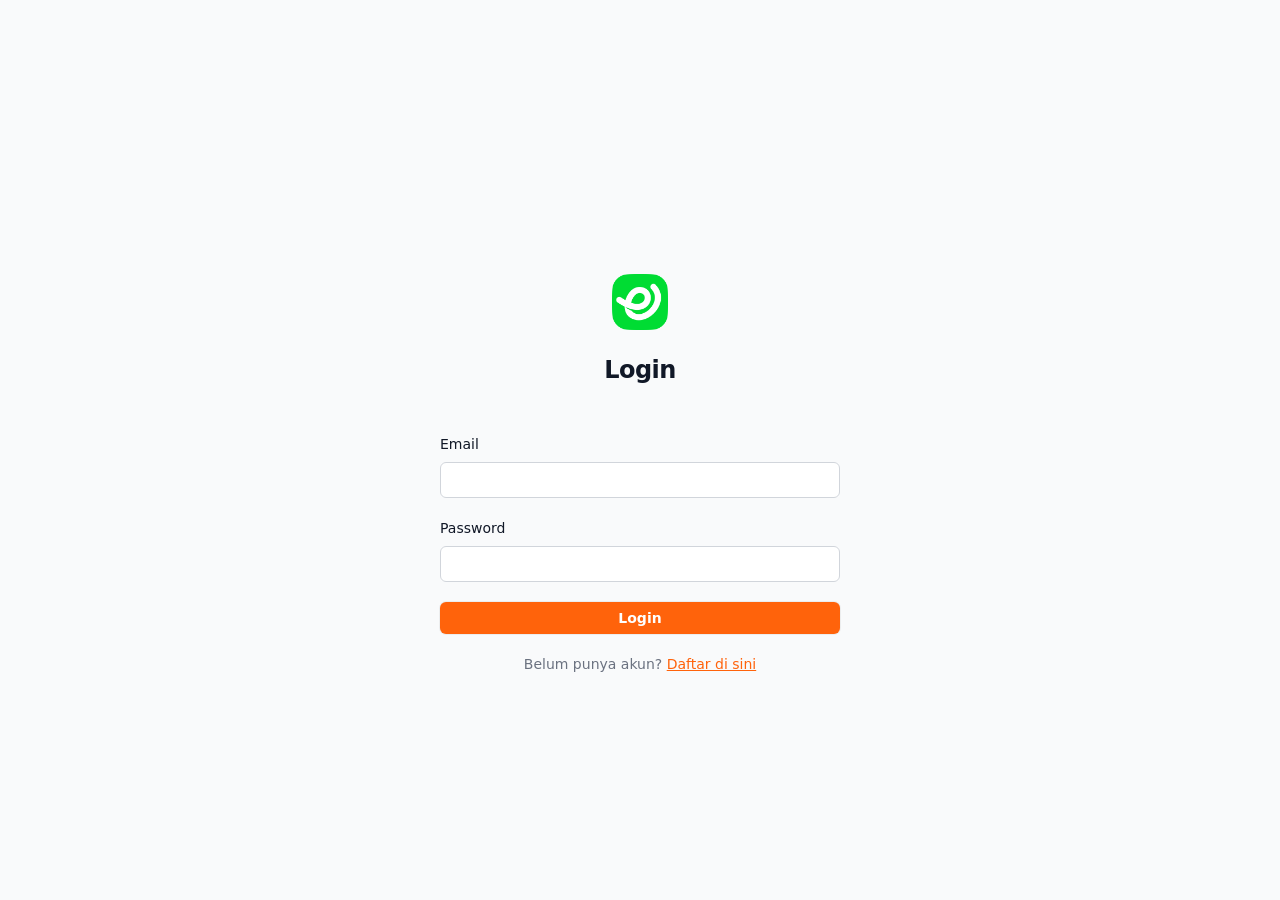
==== login.html @ bc03d98f "first commit" ====
<!DOCTYPE html>
<html lang="en">
  <head>
    <meta charset="UTF-8" />
    <meta name="viewport" content="width=device-width, initial-scale=1.0" />
    <title>Aplikasi Otentikasi</title>
    <link rel="stylesheet" href="./login/css/style.css" />
    <link rel="shortcut icon" href="./assets/favicon.png" type="image/x-icon" />
  </head>
  <body>
    <div id="app">
      <div id="login-page" class="container">
        <header class="form-header">
          <img src="./assets/favicon.png" alt="logo" class="logo" />
          <h1>Login</h1>
        </header>
        <form id="login-form">
          <div class="form-group">
            <label for="login-email">Email</label>
            <input
              type="email"
              id="login-email"
              autocomplete="off"
              spellcheck="false"
              required
            />
            <div id="login-email-error" class="error"></div>
          </div>
          <div class="form-group">
            <label for="login-password">Password</label>
            <input
              type="password"
              id="login-password"
              autocomplete="off"
              spellcheck="false"
              required
            />
            <div id="login-password-error" class="error"></div>
          </div>
          <button type="submit" class="btn btn-primary">Login</button>
        </form>
        <div class="text-center">
          <p class="bottom-link">
            Belum punya akun?
            <button class="link-btn" onclick="router.navigate('register')">
              Daftar di sini
            </button>
          </p>
        </div>
      </div>

      <!-- Register Page -->
      <div id="register-page" class="container hidden">
        <header class="form-header">
          <img src="./assets/favicon.png" alt="logo" class="logo" />
          <h1>Register</h1>
        </header>
        <form id="register-form">
          <div class="form-group">
            <label for="register-name">Nama Lengkap</label>
            <input
              type="text"
              id="register-name"
              autocomplete="off"
              spellcheck="false"
              required
            />
            <div id="register-name-error" class="error"></div>
          </div>
          <div class="form-group">
            <label for="register-email">Email</label>
            <input
              type="email"
              id="register-email"
              autocomplete="off"
              spellcheck="false"
              required
            />
            <div id="register-email-error" class="error"></div>
          </div>
          <div class="form-group">
            <label for="register-password">Password</label>
            <input
              type="password"
              id="register-password"
              autocomplete="off"
              spellcheck="false"
              required
            />
            <div id="register-password-error" class="error"></div>
          </div>
          <div class="form-group">
            <label for="register-confirm-password">Konfirmasi Password</label>
            <input
              type="password"
              id="register-confirm-password"
              autocomplete="off"
              spellcheck="false"
              required
            />
            <div id="register-confirm-password-error" class="error"></div>
          </div>
          <button type="submit" class="btn btn-primary">Daftar</button>
        </form>
        <div class="text-center">
          <p>
            Sudah punya akun?
            <button class="link-btn" onclick="router.navigate('login')">
              Masuk di sini
            </button>
          </p>
        </div>
      </div>

      <!-- Dashboard Page -->
      <div id="dashboard-page" class="container dashboard-container hidden">
        <div class="dashboard-header">
          <div class="user-info">
            <h2>Dashboard Admin</h2>
            <p style="color: white; font-weight: 500">
              Selamat datang, <span id="user-name"></span>!
            </p>
            <small>Login <span id="login-time"></span></small>
          </div>
          <div class="actions">
            <button class="btn btn-secondary" onclick="showEditForm()">
              Edit Akun
            </button>
            <button class="btn btn-danger" onclick="deleteAccount()">
              Hapus Akun
            </button>
            <button class="btn btn-secondary" onclick="logout()">Logout</button>
          </div>
        </div>

        <div class="account-details">
          <header class="section-header">
            <h3>Detail Akun</h3>
            <p>
              Detail akun menampilkan nama, email yang sudah dibuat dan tanggal
              dibuat, terakhir login berdasarkan waktu Real-time.
            </p>
          </header>
          <div class="detail-row">
            <span class="detail-label">Nama</span>
            <span class="detail-value" id="detail-name"></span>
          </div>
          <div class="detail-row">
            <span class="detail-label">Email</span>
            <span class="detail-value" id="detail-email"></span>
          </div>
          <div class="detail-row">
            <span class="detail-label">Tanggal Dibuat</span>
            <span class="detail-value" id="detail-created"></span>
          </div>
          <div class="detail-row">
            <span class="detail-label">Terakhir Login</span>
            <span class="detail-value" id="detail-last-login"></span>
          </div>
        </div>
      </div>

      <!-- Edit Account Page -->
      <div id="edit-page" class="container hidden">
        <header class="section-header">
          <h3>Edit Akun</h3>
          <p>Edit akun profil anda.</p>
        </header>
        <form id="edit-form">
          <div class="form-group">
            <label for="edit-name">Nama Lengkap</label>
            <input
              type="text"
              id="edit-name"
              autocomplete="off"
              spellcheck="false"
              required
            />
            <div id="edit-name-error" class="error"></div>
          </div>
          <div class="form-group">
            <label for="edit-email">Email</label>
            <input
              type="email"
              id="edit-email"
              autocomplete="off"
              spellcheck="false"
              required
            />
            <div id="edit-email-error" class="error"></div>
          </div>
          <div class="form-group">
            <label for="edit-password"
              >Password Baru (kosongkan jika tidak ingin mengubah)</label
            >
            <input
              type="password"
              id="edit-password"
              autocomplete="off"
              spellcheck="false"
            />
            <div id="edit-password-error" class="error"></div>
          </div>
          <button type="submit" class="btn btn-primary">
            Simpan Perubahan
          </button>
          <button
            type="button"
            class="btn btn-secondary"
            onclick="router.navigate('dashboard')"
            style="margin-top: 1rem"
          >
            Batal
          </button>
        </form>
      </div>
    </div>

    <script src="./login/js/router.js"></script>
    <script src="./login/js/userManager.js"></script>
    <script src="./login/js/validator.js"></script>
    <script src="./login/js/app.js"></script>
  </body>
</html>
---- login/css/style.css ----
* {
  margin: 0;
  padding: 0;
  box-sizing: border-box;
}

body {
  font-family: ui-sans-serif, system-ui, sans-serif, "Apple Color Emoji",
    "Segoe UI Emoji", "Segoe UI Symbol", "Noto Color Emoji";
  min-height: 100vh;
  display: flex;
  align-items: center;
  justify-content: center;
  background: #f9fafb;
}
input,
button {
  font-family: ui-sans-serif, system-ui, sans-serif, "Apple Color Emoji",
    "Segoe UI Emoji", "Segoe UI Symbol", "Noto Color Emoji";
}

.container {
  width: clamp(18.75rem, 13.2353rem + 29.4118vw, 25rem);
}

.dashboard-container {
  width: clamp(18.75rem, 2.2059rem + 88.2353vw, 37.5rem);
}

.form-header {
  padding-block: 3rem;
}
.section-header {
  margin-bottom: 1rem;
  padding-bottom: 1.25rem;
}

.logo {
  display: block;
  width: 3.5rem;
  height: 3.5rem;
  margin-inline: auto;
}

h1 {
  margin-top: 1.5rem;
  font-size: 1.5rem;
  line-height: 2rem;
  font-weight: 700;
  letter-spacing: -0.025em;
  text-align: center;
  color: #111827;
}

h2 {
  text-align: center;
  color: #e5e7eb;
  margin-bottom: 30px;
}

h3 {
  font-size: 1rem;
  line-height: 1.5rem;
  font-weight: 600;
  color: #111827;
}

p {
  margin-top: 0.5rem;
  max-width: 56rem;
  font-size: 0.875rem;
  line-height: 1.25rem;
  color: #6b7280;
}

.form-group {
  margin-bottom: 20px;
}

label {
  display: block;
  font-size: 0.875rem;
  line-height: 1.25rem;
  font-weight: 500;
  color: #111827;
  margin-bottom: 0.5rem;
}

input[type="text"],
input[type="email"],
input[type="password"] {
  display: block;
  padding: 0.375rem 0.75rem;
  border-radius: 0.375rem;
  width: 100%;
  font-size: 1rem;
  line-height: 1.5rem;
  color: #111827;
  background-color: #ffffff;
  border: none;
  outline: 1px solid #d1d5db;
  outline-offset: -1px;
}

input[type="text"]:focus,
input[type="email"]:focus,
input[type="password"]:focus {
  outline: 2px solid #ff630b;
  outline-offset: -2px;
}

.bottom-text {
  margin-top: 2.5rem;
  font-size: 0.875rem;
  line-height: 1.25rem;
  text-align: center;
  color: #6b7280;
}

.btn {
  display: flex;
  padding: 0.375rem 0.75rem;
  justify-content: center;
  border-radius: 0.375rem;
  width: 100%;
  font-size: 0.875rem;
  line-height: 1.25rem;
  font-weight: 600;
  box-shadow: 0 0 0 1px rgba(0, 0, 0, 0.05);
  border: none;
  outline: none;
  cursor: pointer;
}

.btn-primary {
  color: #ffffff;
  background-color: #ff630b;
}

.btn-primary:hover {
  background-color: #de5404;
}

.btn-secondary {
  background: #d1d5db;
  color: #1f2937;
}

.btn-secondary:hover {
  background: #9ca3af;
  transform: translateY(-1px);
}

.btn-danger {
  background: #b91c1c;
  color: #e5e7eb;
}

.btn-danger:hover {
  background: #991b1b;
  transform: translateY(-1px);
}

.link-btn {
  background: none;
  border: none;
  color: #ff630b;
  cursor: pointer;
  text-decoration: underline;
  font-size: 14px;
}
.link-btn:hover {
  color: #c82333;
}

.error {
  color: #991b1b;
  font-size: 14px;
  margin-top: 5px;
}

.success {
  color: #15803d;
  font-size: 14px;
  margin-top: 5px;
}

.dashboard-header {
  margin-bottom: 30px;
  flex-wrap: wrap;
  gap: 15px;
  width: clamp(18.75rem, 2.2059rem + 88.2353vw, 37.5rem);
}

.user-info {
  background: #ff630b;
  color: white;
  padding: 2rem;
  border-radius: 12px;
  flex-grow: 1;
}

.actions {
  display: flex;
  justify-content: center;
  flex-wrap: wrap;
  gap: 10px;
  margin-block: 1rem;
}

.actions .btn {
  width: auto;
  padding: 10px 20px;
  margin: 0;
  min-width: 100px;
}

.hidden {
  display: none;
}

.text-center {
  text-align: center;
  margin-top: 20px;
}

.account-details {
  background: #f8f9fa;
  padding: 20px;
  border-radius: 12px;
  margin: 20px 0;
}

.detail-row {
  display: flex;
  justify-content: space-between;
  margin-bottom: 10px;
  padding: 10px 0;
  border-bottom: 1px solid #e1e5e9;
}

.detail-row:last-child {
  border-bottom: none;
  margin-bottom: 0;
}

.detail-label {
  font-weight: 600;
  color: #555;
}

.detail-value {
  color: #333;
}

@media (max-width: 768px) {
  .container {
    padding: 30px 20px;
    margin: 10px;
  }

  .dashboard-header {
    flex-direction: column;
    text-align: center;
  }

  .actions {
    justify-content: center;
    width: 100%;
  }

  .actions .btn {
    flex: 1;
    min-width: auto;
  }
}
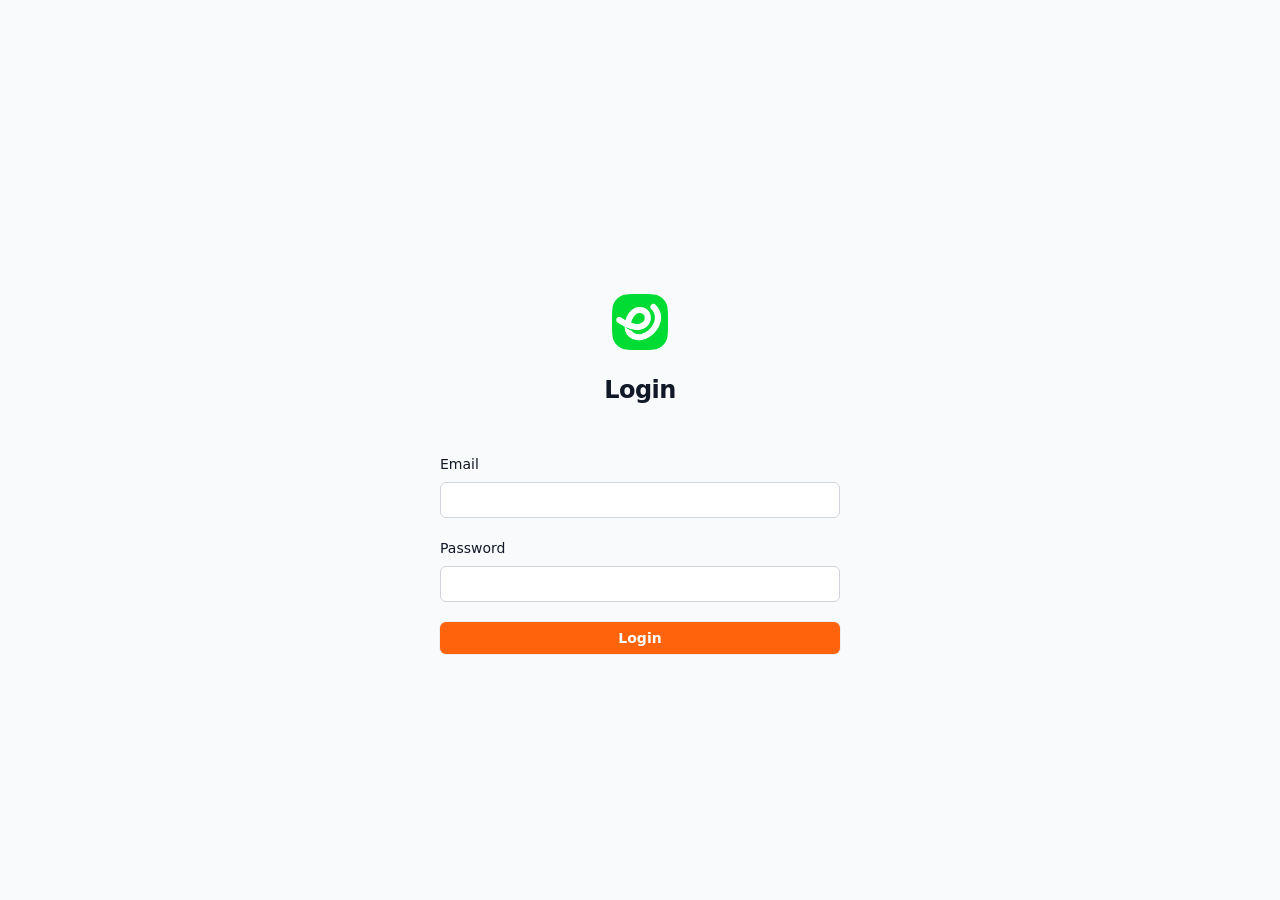
==== commit 12152794: "ilangin regis" ====
--- a/login.html
+++ b/login.html
@@ -39,77 +39,6 @@
           </div>
           <button type="submit" class="btn btn-primary">Login</button>
         </form>
-        <div class="text-center">
-          <p class="bottom-link">
-            Belum punya akun?
-            <button class="link-btn" onclick="router.navigate('register')">
-              Daftar di sini
-            </button>
-          </p>
-        </div>
-      </div>
-
-      <!-- Register Page -->
-      <div id="register-page" class="container hidden">
-        <header class="form-header">
-          <img src="./assets/favicon.png" alt="logo" class="logo" />
-          <h1>Register</h1>
-        </header>
-        <form id="register-form">
-          <div class="form-group">
-            <label for="register-name">Nama Lengkap</label>
-            <input
-              type="text"
-              id="register-name"
-              autocomplete="off"
-              spellcheck="false"
-              required
-            />
-            <div id="register-name-error" class="error"></div>
-          </div>
-          <div class="form-group">
-            <label for="register-email">Email</label>
-            <input
-              type="email"
-              id="register-email"
-              autocomplete="off"
-              spellcheck="false"
-              required
-            />
-            <div id="register-email-error" class="error"></div>
-          </div>
-          <div class="form-group">
-            <label for="register-password">Password</label>
-            <input
-              type="password"
-              id="register-password"
-              autocomplete="off"
-              spellcheck="false"
-              required
-            />
-            <div id="register-password-error" class="error"></div>
-          </div>
-          <div class="form-group">
-            <label for="register-confirm-password">Konfirmasi Password</label>
-            <input
-              type="password"
-              id="register-confirm-password"
-              autocomplete="off"
-              spellcheck="false"
-              required
-            />
-            <div id="register-confirm-password-error" class="error"></div>
-          </div>
-          <button type="submit" class="btn btn-primary">Daftar</button>
-        </form>
-        <div class="text-center">
-          <p>
-            Sudah punya akun?
-            <button class="link-btn" onclick="router.navigate('login')">
-              Masuk di sini
-            </button>
-          </p>
-        </div>
       </div>
 
       <!-- Dashboard Page -->
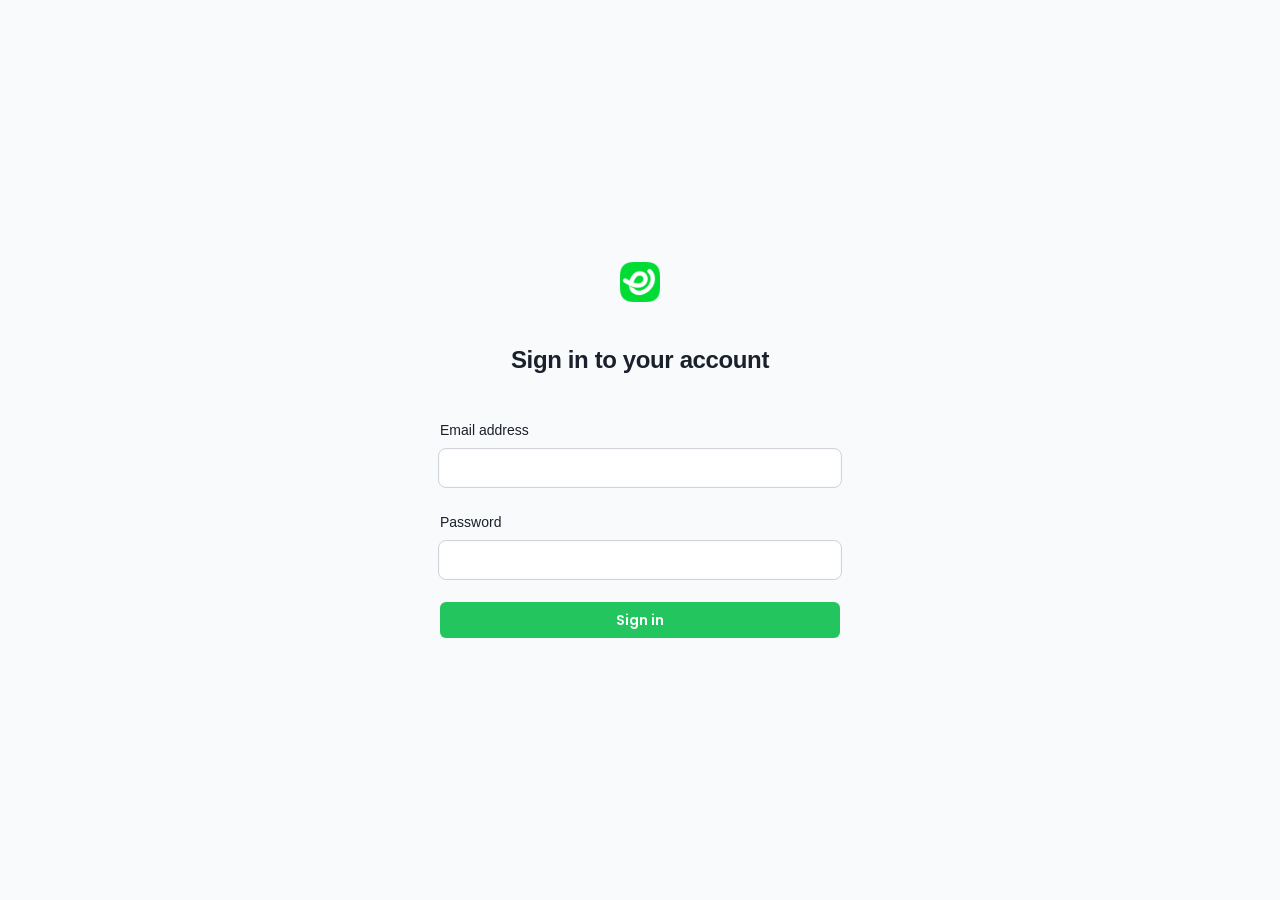
==== commit 3cc9418e: "merge components" ====
--- a/login.html
+++ b/login.html
@@ -3,151 +3,40 @@
   <head>
     <meta charset="UTF-8" />
     <meta name="viewport" content="width=device-width, initial-scale=1.0" />
-    <title>Aplikasi Otentikasi</title>
-    <link rel="stylesheet" href="./login/css/style.css" />
     <link rel="shortcut icon" href="./assets/favicon.png" type="image/x-icon" />
+    <link rel="stylesheet" href="./login/index.css" />
+    <title>Login</title>
   </head>
   <body>
-    <div id="app">
-      <div id="login-page" class="container">
-        <header class="form-header">
-          <img src="./assets/favicon.png" alt="logo" class="logo" />
-          <h1>Login</h1>
-        </header>
-        <form id="login-form">
-          <div class="form-group">
-            <label for="login-email">Email</label>
-            <input
-              type="email"
-              id="login-email"
-              autocomplete="off"
-              spellcheck="false"
-              required
-            />
-            <div id="login-email-error" class="error"></div>
-          </div>
-          <div class="form-group">
-            <label for="login-password">Password</label>
-            <input
-              type="password"
-              id="login-password"
-              autocomplete="off"
-              spellcheck="false"
-              required
-            />
-            <div id="login-password-error" class="error"></div>
-          </div>
-          <button type="submit" class="btn btn-primary">Login</button>
-        </form>
-      </div>
-
-      <!-- Dashboard Page -->
-      <div id="dashboard-page" class="container dashboard-container hidden">
-        <div class="dashboard-header">
-          <div class="user-info">
-            <h2>Dashboard Admin</h2>
-            <p style="color: white; font-weight: 500">
-              Selamat datang, <span id="user-name"></span>!
-            </p>
-            <small>Login <span id="login-time"></span></small>
-          </div>
-          <div class="actions">
-            <button class="btn btn-secondary" onclick="showEditForm()">
-              Edit Akun
-            </button>
-            <button class="btn btn-danger" onclick="deleteAccount()">
-              Hapus Akun
-            </button>
-            <button class="btn btn-secondary" onclick="logout()">Logout</button>
-          </div>
+    <div id="login-app">
+      <div class="login__container">
+        <div class="login__header">
+          <img
+            src="./assets/favicon.png"
+            alt="logo"
+          />
+          <h2 class="login__title">Sign in to your account</h2>
         </div>
 
-        <div class="account-details">
-          <header class="section-header">
-            <h3>Detail Akun</h3>
-            <p>
-              Detail akun menampilkan nama, email yang sudah dibuat dan tanggal
-              dibuat, terakhir login berdasarkan waktu Real-time.
-            </p>
-          </header>
-          <div class="detail-row">
-            <span class="detail-label">Nama</span>
-            <span class="detail-value" id="detail-name"></span>
-          </div>
-          <div class="detail-row">
-            <span class="detail-label">Email</span>
-            <span class="detail-value" id="detail-email"></span>
-          </div>
-          <div class="detail-row">
-            <span class="detail-label">Tanggal Dibuat</span>
-            <span class="detail-value" id="detail-created"></span>
-          </div>
-          <div class="detail-row">
-            <span class="detail-label">Terakhir Login</span>
-            <span class="detail-value" id="detail-last-login"></span>
-          </div>
+        <div class="login__form-container">
+          <form action="#" method="POST">
+            <div class="login__input-field">
+              <label for="email">Email address</label>
+              <input id="email" type="email" name="email" required />
+            </div>
+
+            <div class="login__input-field">
+              <label for="password">Password</label>
+              <input id="password" type="password" name="password" required />
+            </div>
+
+            <div>
+              <!-- anchor buat testing, ganti button kalo mau kirim form -->
+              <a href="/dashboard.html" class="button-primary">Sign in</a>
+            </div>
+          </form>
         </div>
       </div>
-
-      <!-- Edit Account Page -->
-      <div id="edit-page" class="container hidden">
-        <header class="section-header">
-          <h3>Edit Akun</h3>
-          <p>Edit akun profil anda.</p>
-        </header>
-        <form id="edit-form">
-          <div class="form-group">
-            <label for="edit-name">Nama Lengkap</label>
-            <input
-              type="text"
-              id="edit-name"
-              autocomplete="off"
-              spellcheck="false"
-              required
-            />
-            <div id="edit-name-error" class="error"></div>
-          </div>
-          <div class="form-group">
-            <label for="edit-email">Email</label>
-            <input
-              type="email"
-              id="edit-email"
-              autocomplete="off"
-              spellcheck="false"
-              required
-            />
-            <div id="edit-email-error" class="error"></div>
-          </div>
-          <div class="form-group">
-            <label for="edit-password"
-              >Password Baru (kosongkan jika tidak ingin mengubah)</label
-            >
-            <input
-              type="password"
-              id="edit-password"
-              autocomplete="off"
-              spellcheck="false"
-            />
-            <div id="edit-password-error" class="error"></div>
-          </div>
-          <button type="submit" class="btn btn-primary">
-            Simpan Perubahan
-          </button>
-          <button
-            type="button"
-            class="btn btn-secondary"
-            onclick="router.navigate('dashboard')"
-            style="margin-top: 1rem"
-          >
-            Batal
-          </button>
-        </form>
-      </div>
     </div>
-
-    <script src="./login/js/router.js"></script>
-    <script src="./login/js/userManager.js"></script>
-    <script src="./login/js/validator.js"></script>
-    <script src="./login/js/app.js"></script>
   </body>
 </html>
--- a/login/index.css
+++ b/login/index.css
@@ -0,0 +1,2 @@
+@import url('../assets/css/reset.css');
+@import url('./style.css');
